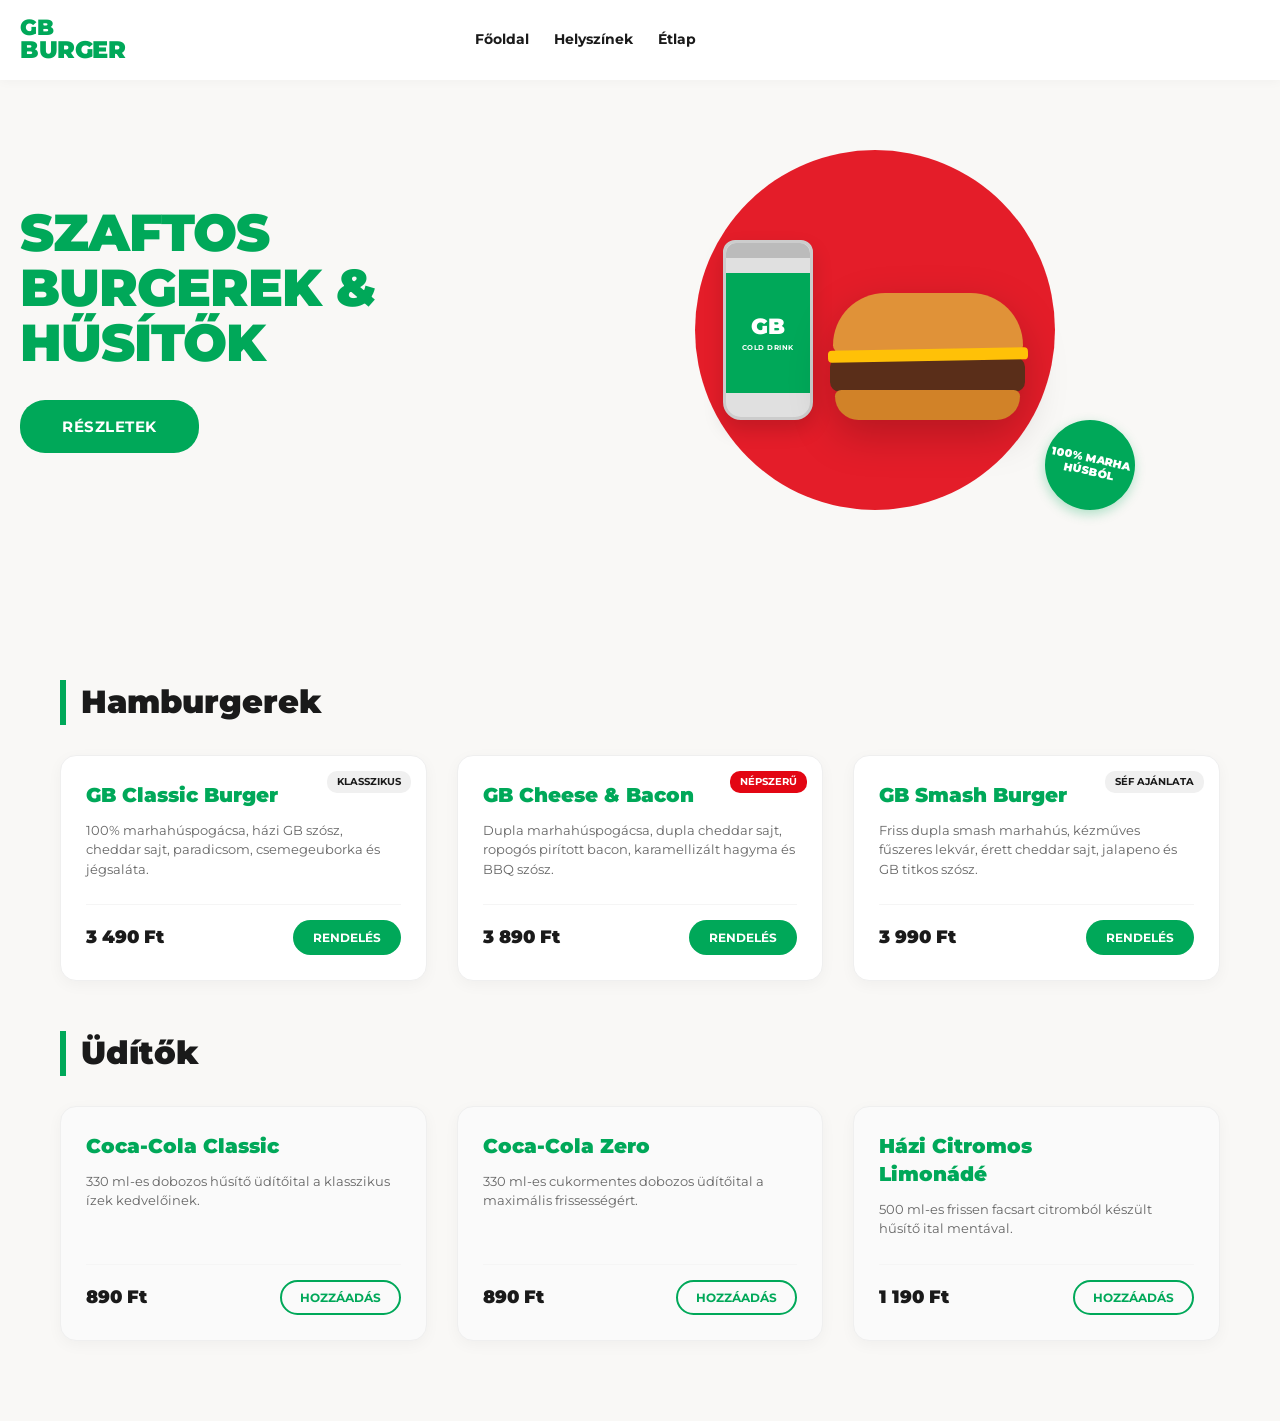
==== index.html @ 802f531d "Initialize project structure with HTML, CSS, and JavaScript files; remove unused README and CSS file" ====
<!DOCTYPE html>
<html lang="hu">
<head>
    <meta charset="UTF-8">
    <meta name="viewport" content="width=device-width, initial-scale=1.0">
    <link rel="stylesheet" href="./css/index.css">
    <script defer src="./js/index.js"></script>
    <link rel="preconnect" href="https://fonts.googleapis.com">
    <link rel="preconnect" href="https://fonts.gstatic.com" crossorigin>
    <link href="https://fonts.googleapis.com/css2?family=Montserrat:ital,wght@0,400;0,700;0,900;1,900&display=swap" rel="stylesheet">
    <title>GB Burger - Kézműves Burgerek és Üdítők</title>

</head>
<body>
    <section id="fooldal"></section>
    <header class="navbar">
        <div class="container row align-center">
            <div class="col-3 logo-container">
                <a href="#" class="logo">
                    GB<br><span>BURGER</span>
                </a>
            </div>
            
            <nav class="col-6 nav-links">
                <a href="#fooldal">Főoldal</a>
                <a href="#helyszinek">Helyszínek</a>
                <a href="#etlap">Étlap</a>
            </nav>
            
            <div class="col-3 nav-actions">
                <button class="hamburger-menu" id="hamburgerBtn" aria-label="Menü nyitása">
                    <span></span>
                    <span></span>
                    <span></span>
                </button>
            </div>
        </div>
    </header>

    <div class="mobile-menu" id="mobileMenu">
        <a href="#helyszinek">Helyszínek</a>
        <a href="#etlap">Étlap</a>
    </div>

    

    <section class="hero-section">
        <div class="container row align-center">
            
            <div class="col-6 hero-text">
                <h1 class="hero-title">
                    SZAFTOS<br>
                    BURGEREK &<br>
                    HŰSÍTŐK
                </h1>
                <a href="#etlap" class="btn btn-primary hero-btn">RÉSZLETEK</a>
            </div>

            <div class="col-6 hero-visual">
                <div class="hero-bg-circle"></div>
                
                <div class="hero-combo-display">
                    <div class="drink-can">
                        <div class="can-top"></div>
                        <div class="can-label">
                            <span>GB</span>
                            <small>COLD DRINK</small>
                        </div>
                    </div>

                    <div class="burger-mockup">
                        <div class="bun-top"></div>
                        <div class="cheese"></div>
                        <div class="patty"></div>
                        <div class="bun-bottom"></div>
                    </div>
                </div>

                <div class="badge-green">
                    <span>100% MARHA<br>HÚSBÓL</span>
                </div>
            </div>

        </div>
    </section>


    <section id="etlap" class="menu-section">
        <div class="container">
            
            <div class="row">
                <div class="col-12">
                    <h2 class="menu-category-title">Hamburgerek</h2>
                </div>
            </div>

            <div class="row">
                <div class="col-4">
                    <div class="card">
                        <div class="card-badge">Klasszikus</div>
                        <h3 class="card-title">GB Classic Burger</h3>
                        <p class="card-desc">100% marhahúspogácsa, házi GB szósz, cheddar sajt, paradicsom, csemegeuborka és jégsaláta.</p>
                        <div class="card-footer">
                            <span class="card-price">3 490 Ft</span>
                            <button class="btn btn-primary btn-sm add-to-cart">Rendelés</button>
                        </div>
                    </div>
                </div>

                <div class="col-4">
                    <div class="card">
                        <div class="card-badge badge-red">Népszerű</div>
                        <h3 class="card-title">GB Cheese & Bacon</h3>
                        <p class="card-desc">Dupla marhahúspogácsa, dupla cheddar sajt, ropogós pirított bacon, karamellizált hagyma és BBQ szósz.</p>
                        <div class="card-footer">
                            <span class="card-price">3 890 Ft</span>
                            <button class="btn btn-primary btn-sm add-to-cart">Rendelés</button>
                        </div>
                    </div>
                </div>

                <div class="col-4">
                    <div class="card">
                        <div class="card-badge">Séf ajánlata</div>
                        <h3 class="card-title">GB Smash Burger</h3>
                        <p class="card-desc">Friss dupla smash marhahús, kézműves fűszeres lekvár, érett cheddar sajt, jalapeno és GB titkos szósz.</p>
                        <div class="card-footer">
                            <span class="card-price">3 990 Ft</span>
                            <button class="btn btn-primary btn-sm add-to-cart">Rendelés</button>
                        </div>
                    </div>
                </div>
            </div>

            <div class="row menu-spacer">
                <div class="col-12">
                    <h2 class="menu-category-title">Üdítők</h2>
                </div>
            </div>

            <div class="row">
                <div class="col-4">
                    <div class="card card-drink">
                        <h3 class="card-title">Coca-Cola Classic</h3>
                        <p class="card-desc">330 ml-es dobozos hűsítő üdítőital a klasszikus ízek kedvelőinek.</p>
                        <div class="card-footer">
                            <span class="card-price">890 Ft</span>
                            <button class="btn btn-outline btn-sm add-to-cart">Hozzáadás</button>
                        </div>
                    </div>
                </div>

                <div class="col-4">
                    <div class="card card-drink">
                        <h3 class="card-title">Coca-Cola Zero</h3>
                        <p class="card-desc">330 ml-es cukormentes dobozos üdítőital a maximális frissességért.</p>
                        <div class="card-footer">
                            <span class="card-price">890 Ft</span>
                            <button class="btn btn-outline btn-sm add-to-cart">Hozzáadás</button>
                        </div>
                    </div>
                </div>

                <div class="col-4">
                    <div class="card card-drink">
                        <h3 class="card-title">Házi Citromos Limonádé</h3>
                        <p class="card-desc">500 ml-es frissen facsart citromból készült hűsítő ital mentával.</p>
                        <div class="card-footer">
                            <span class="card-price">1 190 Ft</span>
                            <button class="btn btn-outline btn-sm add-to-cart">Hozzáadás</button>
                        </div>
                    </div>
                </div>
            </div>

        </div>
    </section>
</body>
</html>
---- css/index.css ----
html {
    scroll-behavior: smooth;
}

:root {
    --primary-green: #00a859;
    --primary-green-hover: #008f4c;
    --accent-red: #e30613;
    --bg-light: #f9f8f6;
    --text-dark: #1a1a1a;
    --font-main: 'Montserrat', sans-serif;
    --container-max-width: 1200px;
}

* {
    margin: 0;
    padding: 0;
    box-sizing: border-box;
}

body {
    font-family: var(--font-main);
    background-color: var(--bg-light);
    color: var(--text-dark);
    line-height: 1.4;
    overflow-x: hidden;
}

.container {
    width: 100%;
    max-width: var(--container-max-width);
    margin: 0 auto;
    padding: 0 20px;
}

.row {
    display: flex;
    flex-wrap: wrap;
    margin-left: -15px;
    margin-right: -15px;
}

.align-center {
    align-items: center;
}

.flex-end {
    display: flex;
    align-items: center;
    justify-content: flex-end;
}

/* 12 Osztályos oszlopméretezés */
[class*="col-"] {
    padding-left: 15px;
    padding-right: 15px;
    width: 100%;
}

.col-1  { width: 8.333%; }
.col-2  { width: 16.666%; }
.col-3  { width: 25%; }
.col-4  { width: 33.333%; }
.col-5  { width: 41.666%; }
.col-6  { width: 50%; }
.col-7  { width: 58.333%; }
.col-8  { width: 66.666%; }
.col-9  { width: 75%; }
.col-10 { width: 83.333%; }
.col-11 { width: 91.666%; }
.col-12 { width: 100%; }


.btn {
    display: inline-block;
    padding: 12px 28px;
    font-family: var(--font-main);
    font-weight: 700;
    font-size: 14px;
    text-decoration: none;
    border-radius: 25px;
    border: 2px solid transparent;
    cursor: pointer;
    transition: all 0.3s ease;
    text-transform: uppercase;
}

.btn-sm {
    padding: 8px 18px;
    font-size: 12px;
}

.btn-primary {
    background-color: var(--primary-green);
    color: #ffffff;
}

.btn-primary:hover {
    background-color: var(--primary-green-hover);
    transform: translateY(-2px);
}

.btn-outline {
    background-color: transparent;
    border-color: var(--primary-green);
    color: var(--primary-green);
}

.btn-outline:hover {
    background-color: var(--primary-green);
    color: #ffffff;
}


.navbar {
    background-color: #ffffff;
    padding: 18px 0;
    box-shadow: 0 2px 10px rgba(0,0,0,0.03);
    position: sticky;
    top: 0;
    z-index: 100;
}

.logo-container {
    display: flex;
    align-items: center;
}

.logo {
    font-size: 22px;
    font-weight: 900;
    color: var(--primary-green);
    text-decoration: none;
    line-height: 0.95;
    letter-spacing: -0.5px;
}

.logo span {
    font-size: 24px;
}

.nav-links {
    display: flex;
    align-items: center;
    justify-content: center;
    gap: 25px;
}

.nav-links a {
    text-decoration: none;
    color: var(--text-dark);
    font-weight: 700;
    font-size: 14px;
    transition: color 0.2s;
}

.nav-links a:hover {
    color: var(--primary-green);
}

.nav-actions {
    display: flex;
    align-items: center;
    justify-content: flex-end;
    gap: 15px;
}

.hamburger-menu {
    display: none;
    flex-direction: column;
    justify-content: space-between;
    width: 28px;
    height: 20px;
    background: transparent;
    border: none;
    cursor: pointer;
}

.hamburger-menu span {
    display: block;
    height: 3px;
    width: 100%;
    background-color: var(--text-dark);
    border-radius: 2px;
}

.mobile-menu {
    display: none;
    flex-direction: column;
    background: #ffffff;
    padding: 20px;
    border-top: 1px solid #eee;
}

.mobile-menu a {
    padding: 10px 0;
    text-decoration: none;
    color: var(--text-dark);
    font-weight: 700;
    border-bottom: 1px solid #f0f0f0;
}

.mobile-menu.active {
    display: flex;
}

.hero-section {
    padding: 60px 0 80px 0;
    position: relative;
    overflow: hidden;
}

.hero-title {
    font-size: 52px;
    font-weight: 900;
    color: var(--primary-green);
    line-height: 1.05;
    margin-bottom: 30px;
    letter-spacing: -1px;
}

.hero-btn {
    padding: 14px 40px;
    font-size: 15px;
    letter-spacing: 0.5px;
}

.hero-visual {
    position: relative;
    min-height: 380px;
    display: flex;
    justify-content: center;
    align-items: center;
}

.hero-bg-circle {
    position: absolute;
    top: 50%;
    left: 50%;
    transform: translate(-50%, -50%);
    width: 360px;
    height: 360px;
    background-color: var(--accent-red);
    border-radius: 50%;
    opacity: 0.9;
    z-index: 1;
}

.hero-combo-display {
    position: relative;
    z-index: 2;
    display: flex;
    align-items: flex-end;
    gap: 15px;
}

.drink-can {
    width: 90px;
    height: 180px;
    background: #e0e0e0;
    border-radius: 12px 12px 18px 18px;
    border: 3px solid #ccc;
    position: relative;
    box-shadow: 0 10px 20px rgba(0,0,0,0.15);
}

.can-top {
    width: 100%;
    height: 15px;
    background: #bbb;
    border-radius: 10px 10px 0 0;
}

.can-label {
    background: var(--primary-green);
    color: #fff;
    height: 120px;
    margin-top: 15px;
    display: flex;
    flex-direction: column;
    justify-content: center;
    align-items: center;
}

.can-label span {
    font-weight: 900;
    font-size: 22px;
}

.can-label small {
    font-size: 7px;
    font-weight: 700;
    letter-spacing: 0.5px;
}

.burger-mockup {
    width: 200px;
    display: flex;
    flex-direction: column;
    align-items: center;
    filter: drop-shadow(0 15px 20px rgba(0,0,0,0.2));
}

.bun-top {
    width: 190px;
    height: 60px;
    background-color: #e09238;
    border-radius: 100px 100px 15px 15px;
}

.cheese {
    width: 200px;
    height: 12px;
    background-color: #ffc107;
    margin: -4px 0;
    border-radius: 4px;
    transform: rotate(-1deg);
}

.patty {
    width: 195px;
    height: 35px;
    background-color: #5a2e19;
    border-radius: 10px;
}

.bun-bottom {
    width: 185px;
    height: 30px;
    background-color: #d18228;
    border-radius: 8px 8px 30px 30px;
    margin-top: -2px;
}

.badge-green {
    position: absolute;
    bottom: 10px;
    right: 30px;
    width: 90px;
    height: 90px;
    background-color: var(--primary-green);
    color: #fff;
    border-radius: 50%;
    display: flex;
    align-items: center;
    justify-content: center;
    text-align: center;
    font-weight: 900;
    font-size: 11px;
    line-height: 1.2;
    z-index: 4;
    box-shadow: 0 4px 12px rgba(0,168,89,0.3);
    transform: rotate(12deg);
}


.secondary-section {
    padding: 60px 0;
    background-color: #ffffff;
    border-top: 1px solid #f0f0f0;
}

.section-title {
    font-size: 42px;
    font-weight: 900;
    color: var(--primary-green);
    line-height: 1.05;
}

.menu-section {
    padding: 80px 0;
}

.menu-category-title {
    font-size: 32px;
    font-weight: 900;
    color: var(--text-dark);
    margin-bottom: 30px;
    border-left: 6px solid var(--primary-green);
    padding-left: 15px;
}

.menu-spacer {
    margin-top: 50px;
}

.card {
    background-color: #ffffff;
    border-radius: 16px;
    padding: 25px;
    height: 100%;
    display: flex;
    flex-direction: column;
    justify-content: space-between;
    box-shadow: 0 4px 15px rgba(0,0,0,0.04);
    border: 1px solid #efefef;
    position: relative;
    transition: transform 0.3s ease, box-shadow 0.3s ease;
}

.card:hover {
    transform: translateY(-5px);
    box-shadow: 0 10px 25px rgba(0,0,0,0.08);
}

.card-badge {
    position: absolute;
    top: 15px;
    right: 15px;
    background-color: #f0f0f0;
    color: var(--text-dark);
    font-size: 10px;
    font-weight: 700;
    padding: 4px 10px;
    border-radius: 10px;
    text-transform: uppercase;
}

.card-badge.badge-red {
    background-color: var(--accent-red);
    color: #ffffff;
}

.card-title {
    font-size: 20px;
    font-weight: 900;
    color: var(--primary-green);
    margin-bottom: 12px;
    padding-right: 50px;
}

.card-desc {
    font-size: 13px;
    color: #666;
    margin-bottom: 25px;
    line-height: 1.5;
}

.card-footer {
    display: flex;
    align-items: center;
    justify-content: space-between;
    margin-top: auto;
    padding-top: 15px;
    border-top: 1px solid #f5f5f5;
}

.card-price {
    font-size: 18px;
    font-weight: 900;
    color: var(--text-dark);
}

.card-drink {
    background-color: #fafafa;
}

@media (max-width: 992px) {
    .hero-title { font-size: 40px; }
    .section-title { font-size: 32px; }
}

@media (max-width: 768px) {
    .col-1, .col-2, .col-3, .col-4, 
    .col-5, .col-6, .col-7, .col-8, 
    .col-9, .col-10, .col-11, .col-12 {
        width: 100%;
        margin-bottom: 20px;
    }

    .nav-links, .nav-actions .btn {
        display: none;
    }

    .hamburger-menu {
        display: flex;
    }

    .hero-text {
        text-align: center;
        margin-bottom: 40px;
    }

    .hero-bg-circle {
        width: 280px;
        height: 280px;
    }

    .flex-end {
        justify-content: flex-start;
        margin-top: 20px;
    }
}
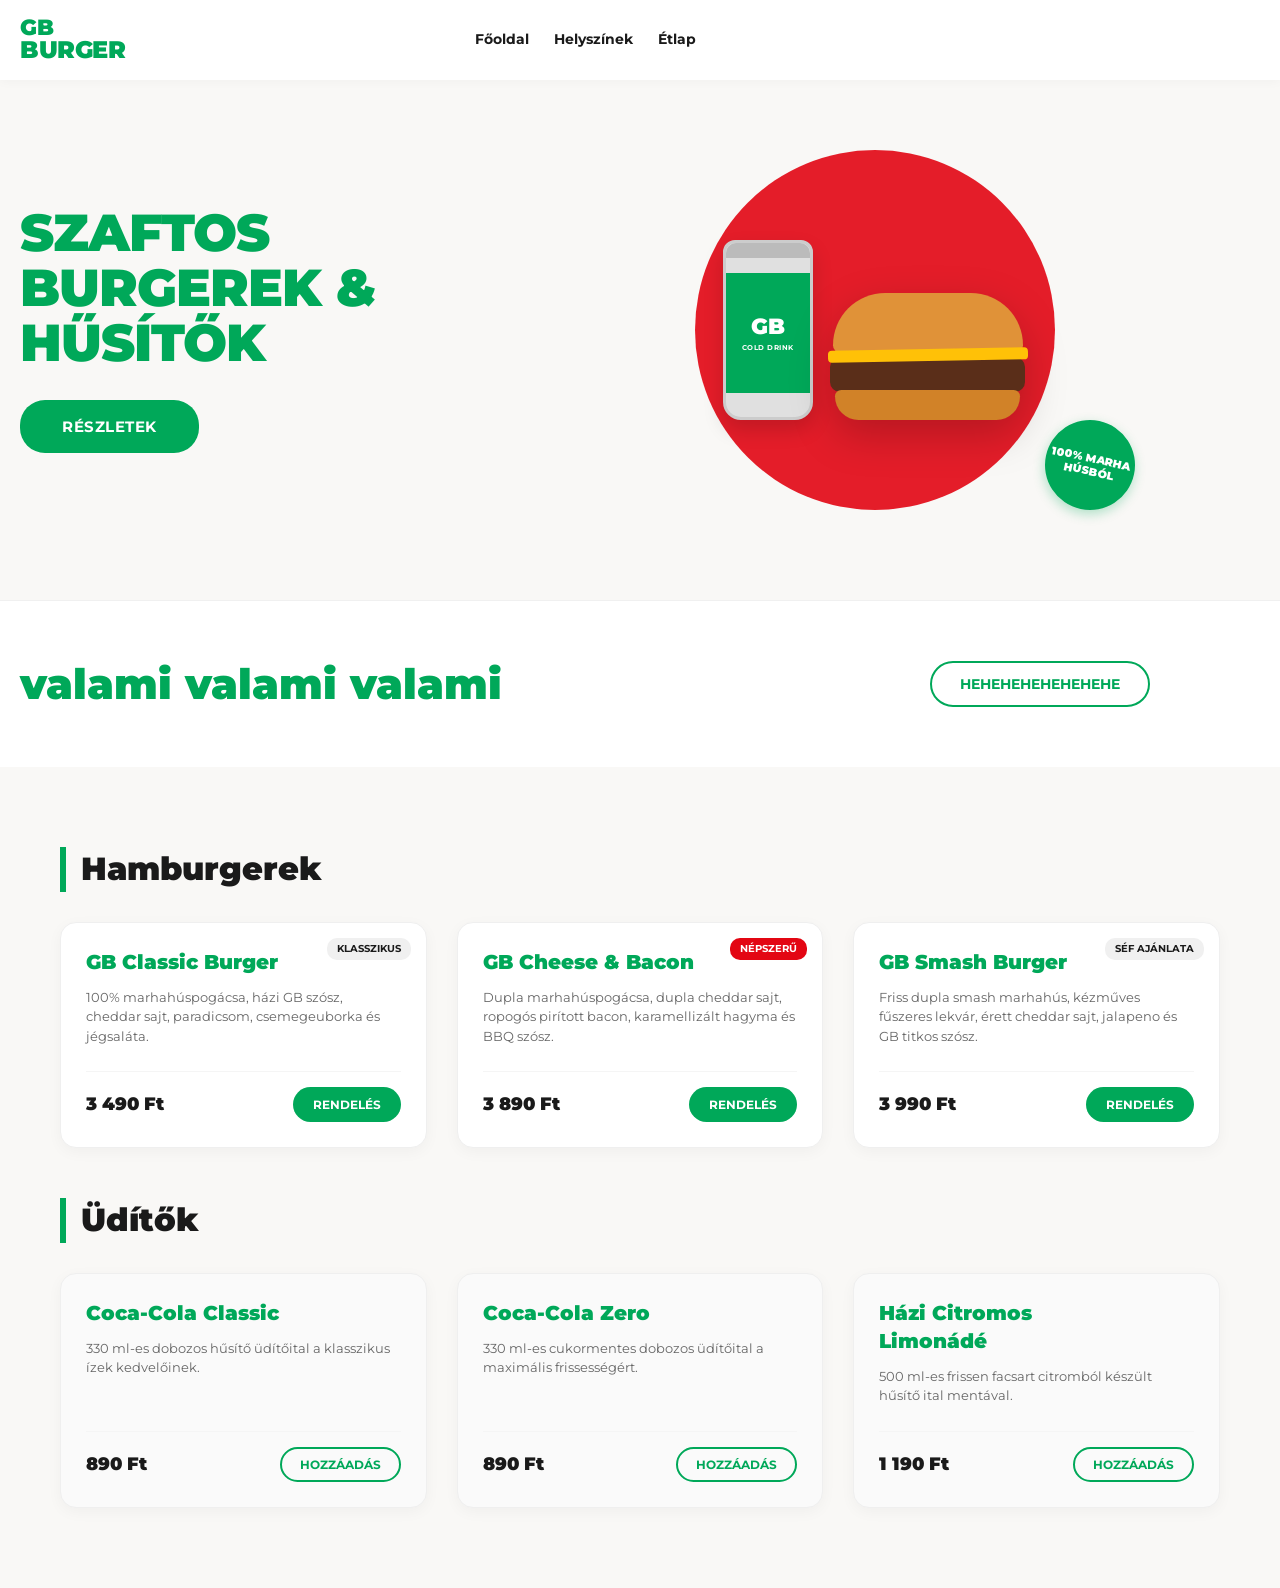
==== commit 24717298: "Add secondary section with title and button; implement toast notification functionality" ====
--- a/index.html
+++ b/index.html
@@ -84,6 +84,20 @@
         </div>
     </section>
 
+    <section class="secondary-section">
+        <div class="container row align-center">
+            <div class="col-8">
+                <h2 class="section-title">
+                    valami 
+                    valami
+                    valami
+                </h2>
+            </div>
+            <div class="col-4 flex-end">
+                <button class="btn btn-outline" id="sauceInfoBtn">HEHEHEHEHEHEHEHE</button>
+            </div>
+        </div>
+    </section>
 
     <section id="etlap" class="menu-section">
         <div class="container">
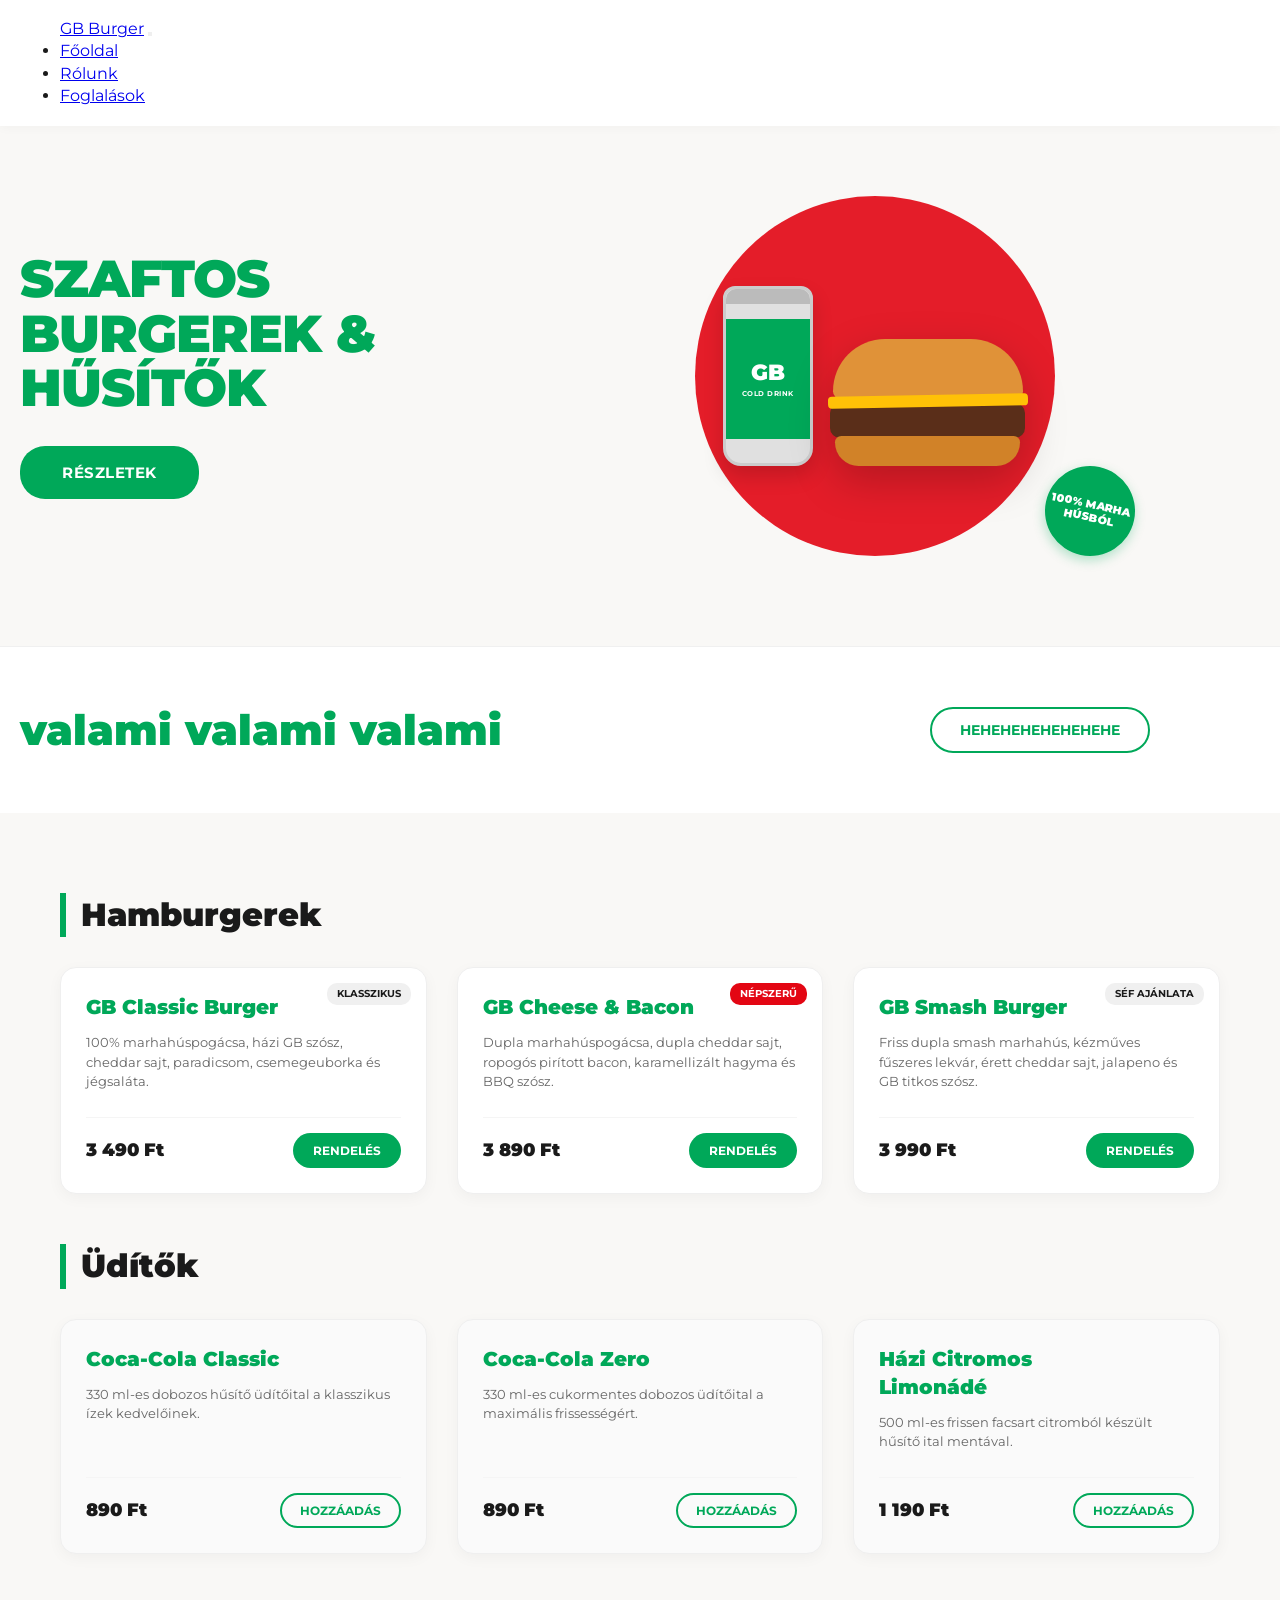
==== commit 0c970544: "navbar az összes oldalra" ====
--- a/index.html
+++ b/index.html
@@ -13,29 +13,22 @@
 </head>
 <body>
     <section id="fooldal"></section>
-    <header class="navbar">
-        <div class="container row align-center">
-            <div class="col-3 logo-container">
-                <a href="#" class="logo">
-                    GB<br><span>BURGER</span>
-                </a>
-            </div>
-            
-            <nav class="col-6 nav-links">
-                <a href="#fooldal">Főoldal</a>
-                <a href="#helyszinek">Helyszínek</a>
-                <a href="#etlap">Étlap</a>
-            </nav>
-            
-            <div class="col-3 nav-actions">
-                <button class="hamburger-menu" id="hamburgerBtn" aria-label="Menü nyitása">
-                    <span></span>
-                    <span></span>
-                    <span></span>
-                </button>
+   <nav class="navbar navbar-expand-md navbar-dark bg-dark">
+        <div class="container">
+            <a class="navbar-brand" href="index.html">GB Burger</a>
+            <button class="navbar-toggler" type="button" data-bs-toggle="collapse" data-bs-target="#menu"
+                    aria-controls="menu" aria-expanded="false" aria-label="Menü">
+                <span class="navbar-toggler-icon"></span>
+            </button>
+            <div class="collapse navbar-collapse" id="menu">
+                <ul class="navbar-nav ms-auto">
+                    <li class="nav-item"><a class="nav-link" href="index.html">Főoldal</a></li>
+                    <li class="nav-item"><a class="nav-link" href="portfolio.html">Rólunk</a></li>
+                    <li class="nav-item"><a class="nav-link active" aria-current="page" href="foglalasok.html">Foglalások</a></li>
+                </ul>
             </div>
         </div>
-    </header>
+    </nav>
 
     <div class="mobile-menu" id="mobileMenu">
         <a href="#helyszinek">Helyszínek</a>
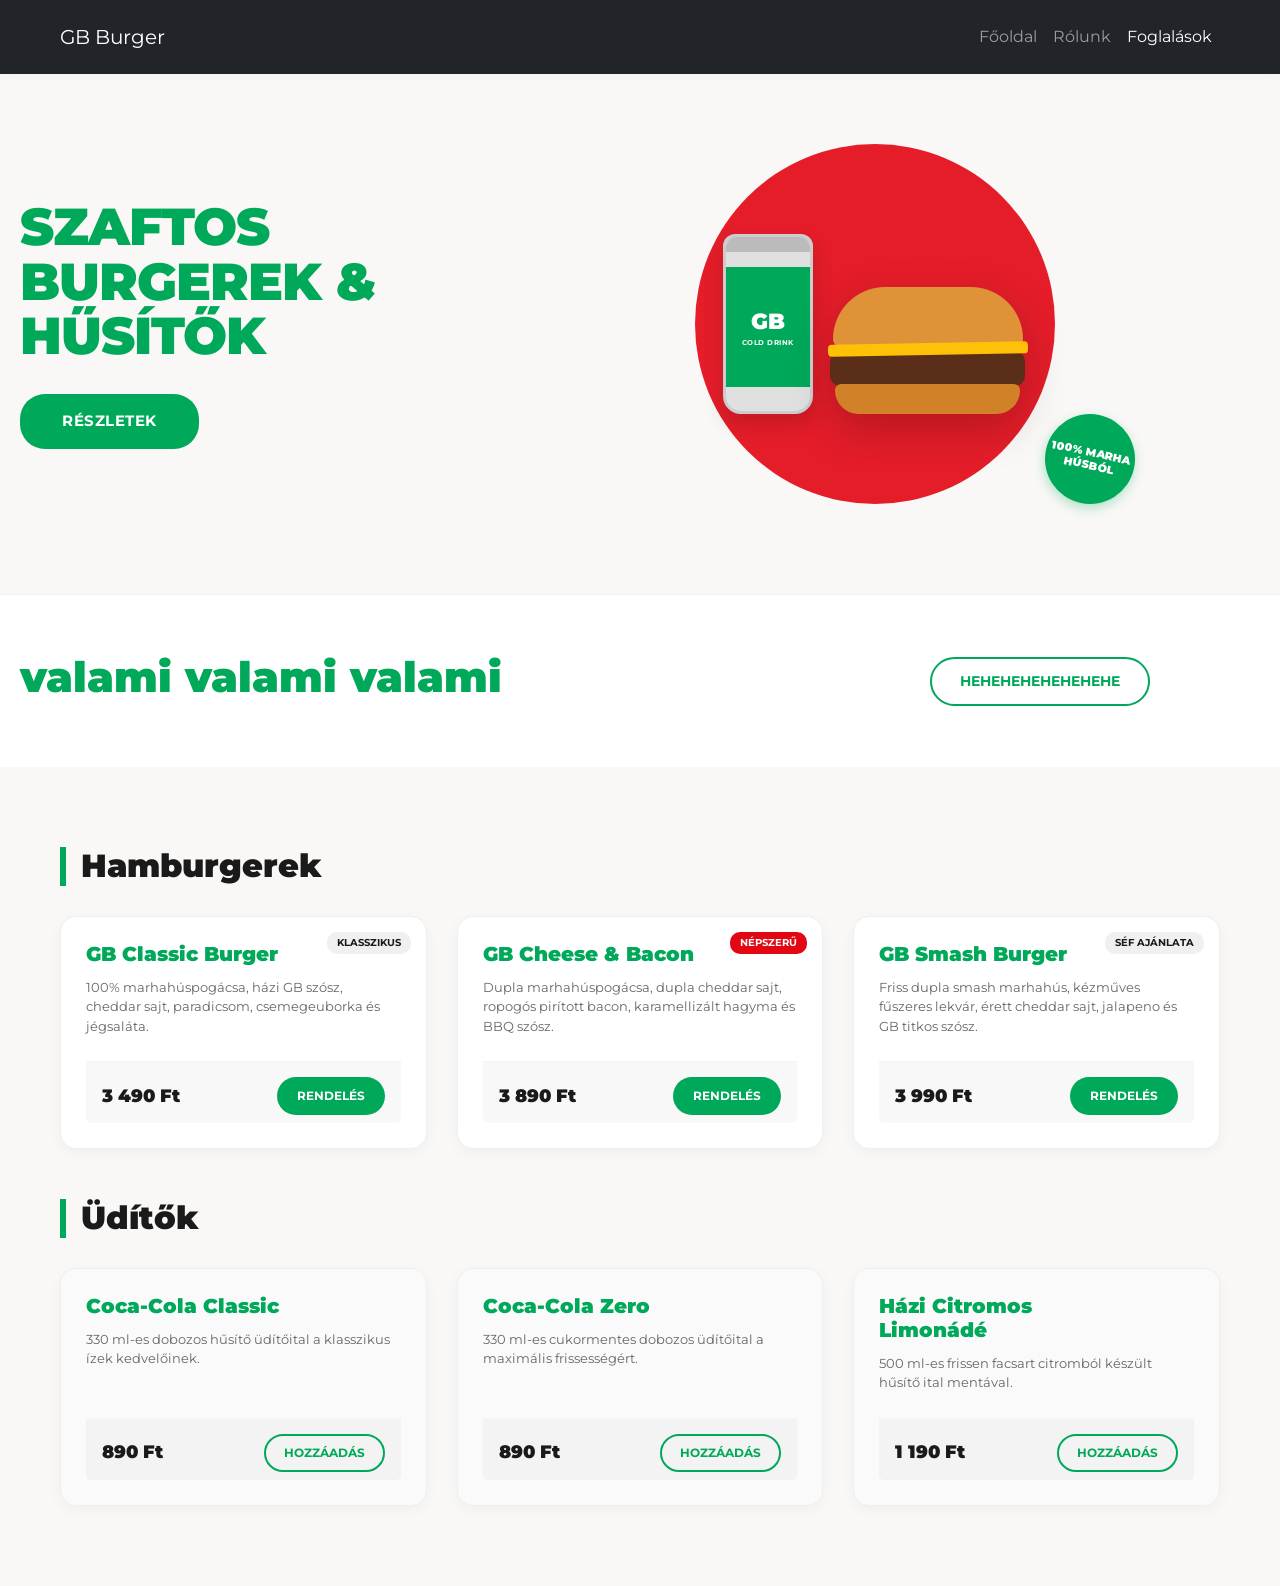
==== commit baa754e6: "stilus javitas" ====
--- a/index.html
+++ b/index.html
@@ -3,6 +3,7 @@
 <head>
     <meta charset="UTF-8">
     <meta name="viewport" content="width=device-width, initial-scale=1.0">
+    <link href="https://cdn.jsdelivr.net/npm/bootstrap@5.3.3/dist/css/bootstrap.min.css" rel="stylesheet">
     <link rel="stylesheet" href="./css/index.css">
     <script defer src="./js/index.js"></script>
     <link rel="preconnect" href="https://fonts.googleapis.com">
@@ -182,5 +183,6 @@
 
         </div>
     </section>
+        <script src="https://cdn.jsdelivr.net/npm/bootstrap@5.3.3/dist/js/bootstrap.bundle.min.js"></script>
 </body>
 </html>
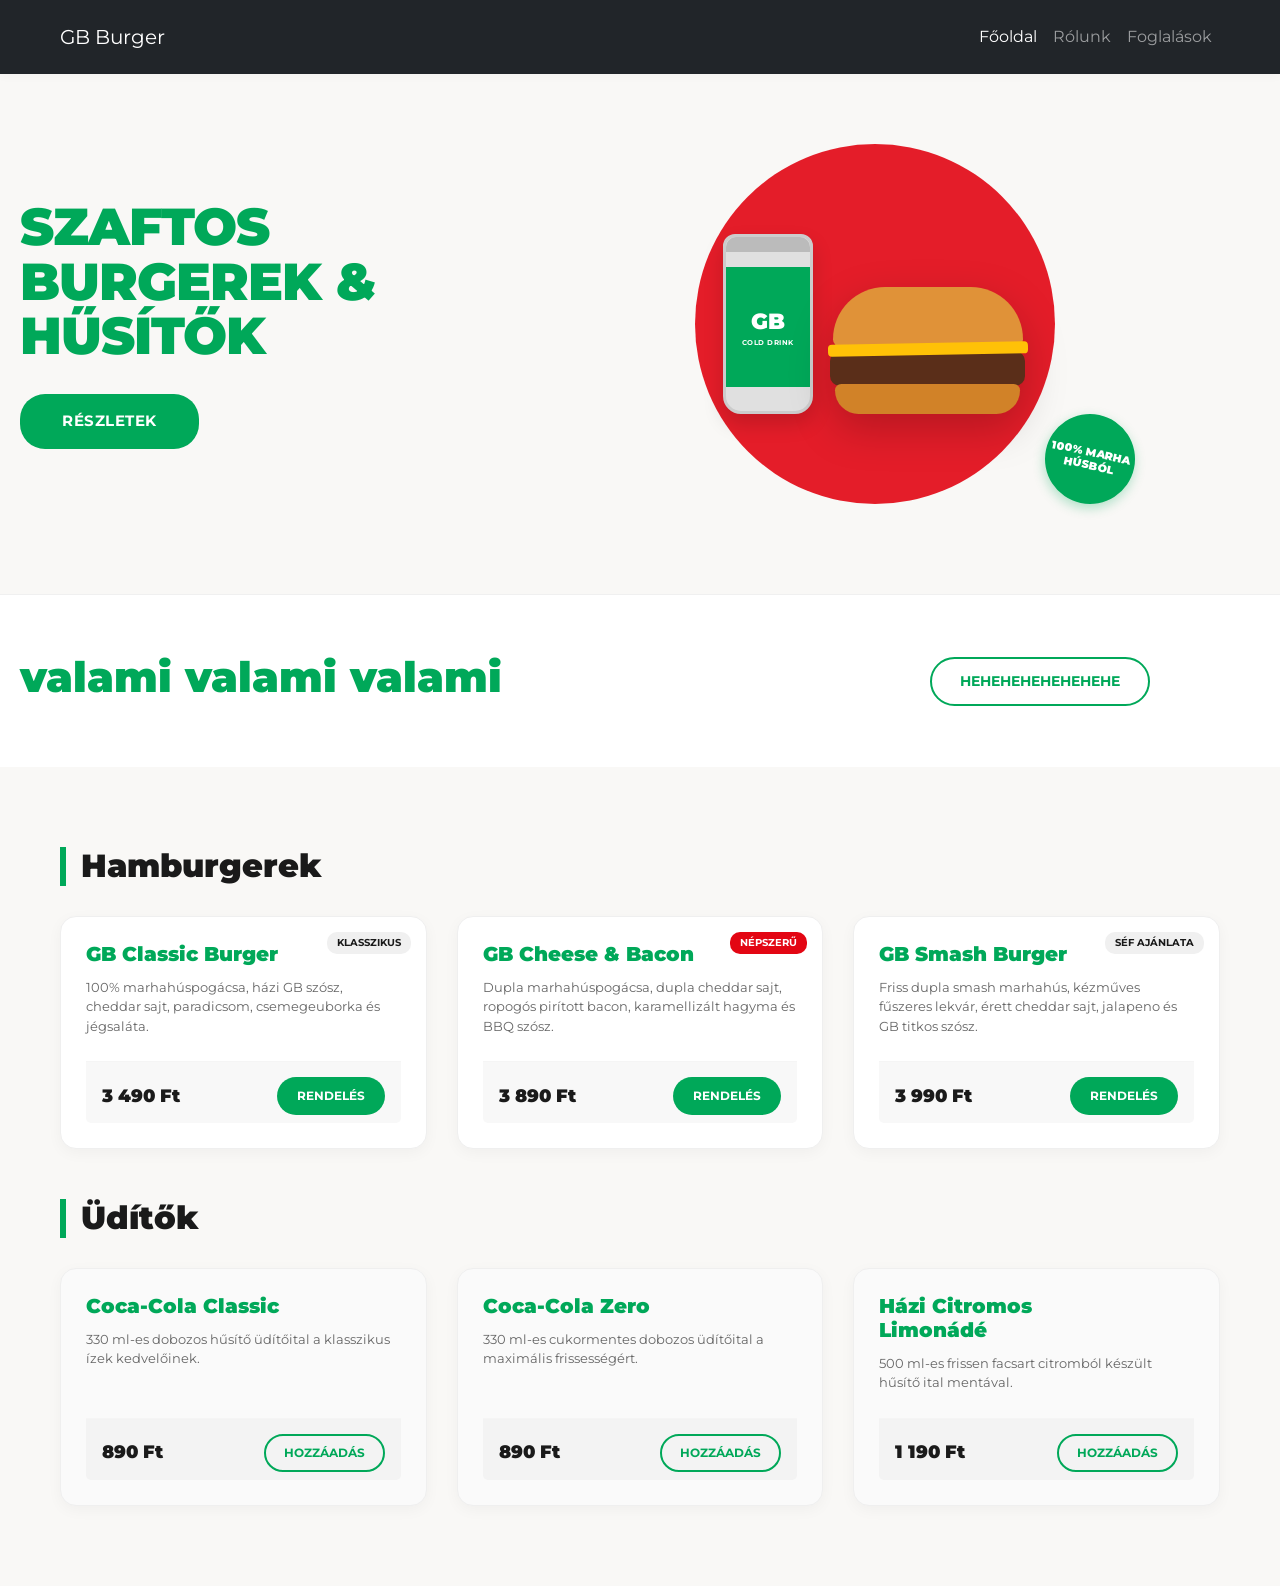
==== commit d369d50b: "acitve class megjavitása" ====
--- a/index.html
+++ b/index.html
@@ -23,9 +23,9 @@
             </button>
             <div class="collapse navbar-collapse" id="menu">
                 <ul class="navbar-nav ms-auto">
-                    <li class="nav-item"><a class="nav-link" href="index.html">Főoldal</a></li>
+                    <li class="nav-item"><a class="nav-link active" href="index.html">Főoldal</a></li>
                     <li class="nav-item"><a class="nav-link" href="portfolio.html">Rólunk</a></li>
-                    <li class="nav-item"><a class="nav-link active" aria-current="page" href="foglalasok.html">Foglalások</a></li>
+                    <li class="nav-item"><a class="nav-link " aria-current="page" href="foglalasok.html">Foglalások</a></li>
                 </ul>
             </div>
         </div>
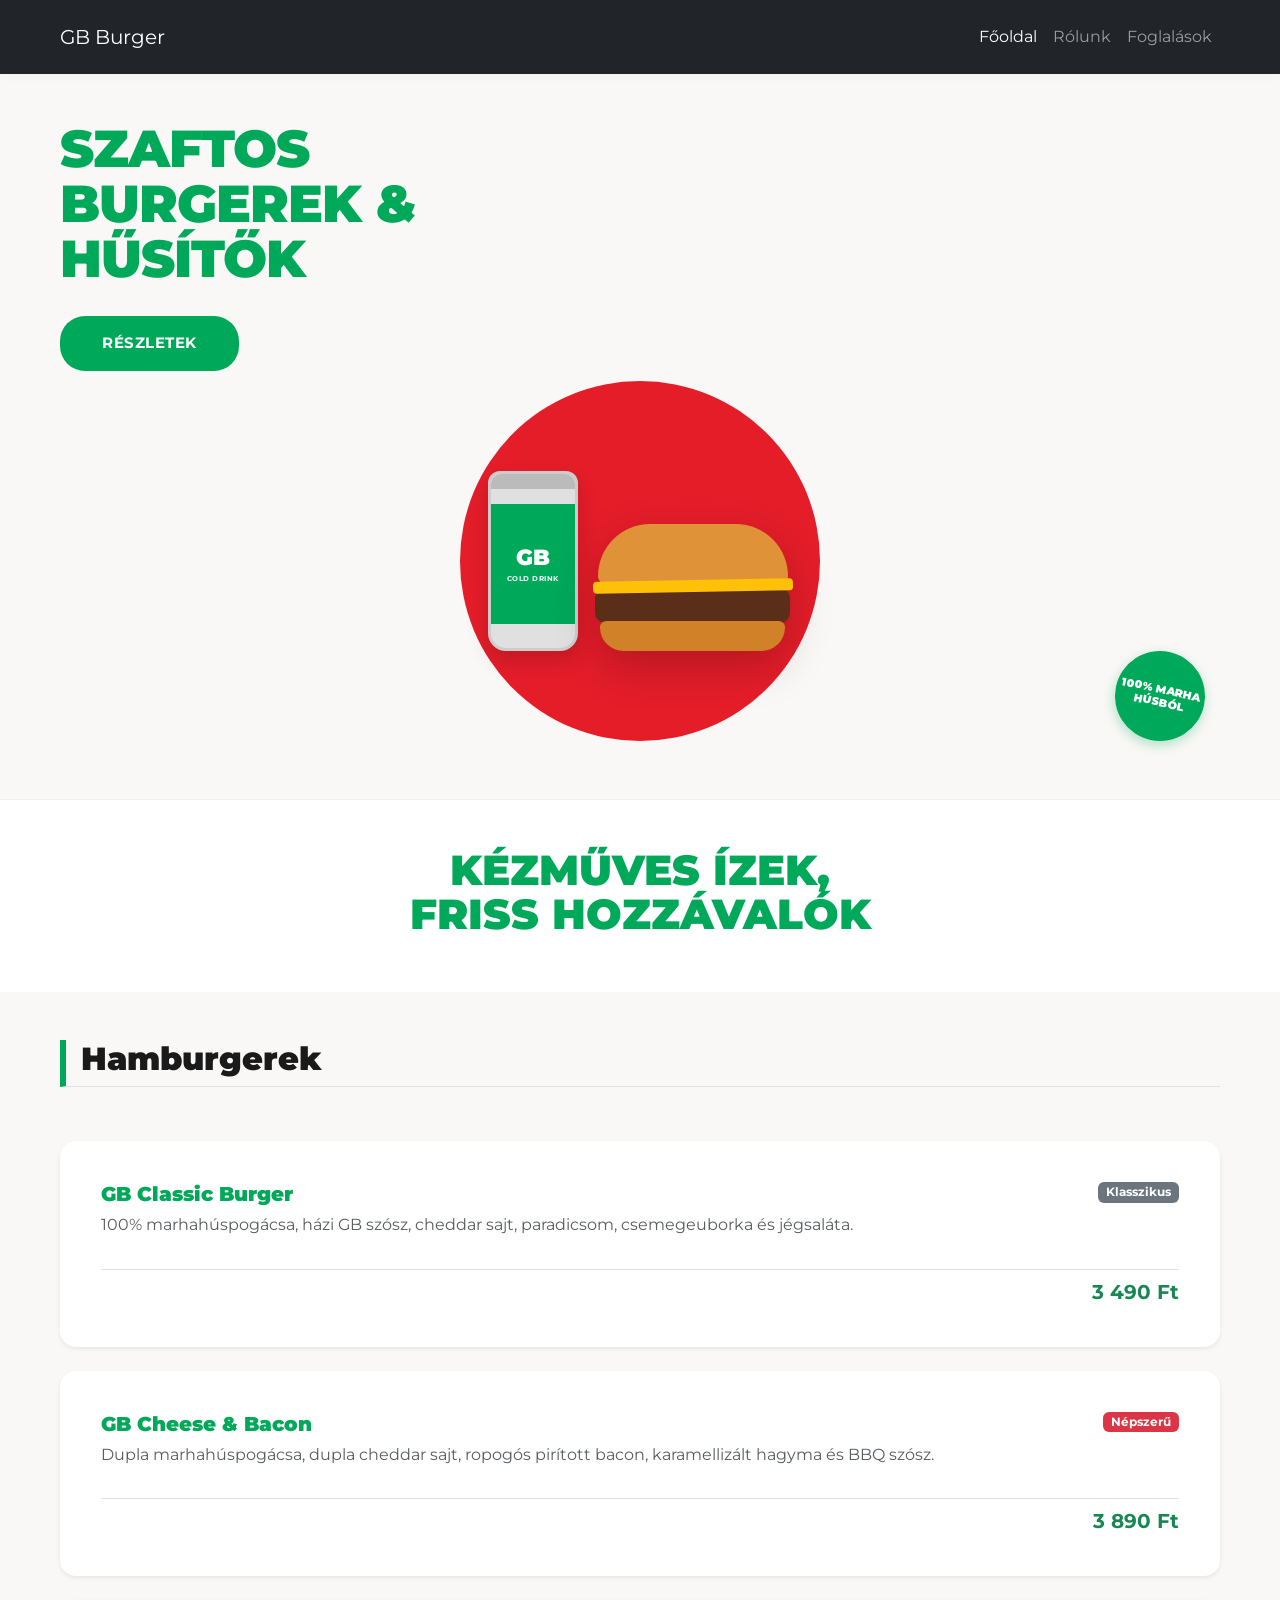
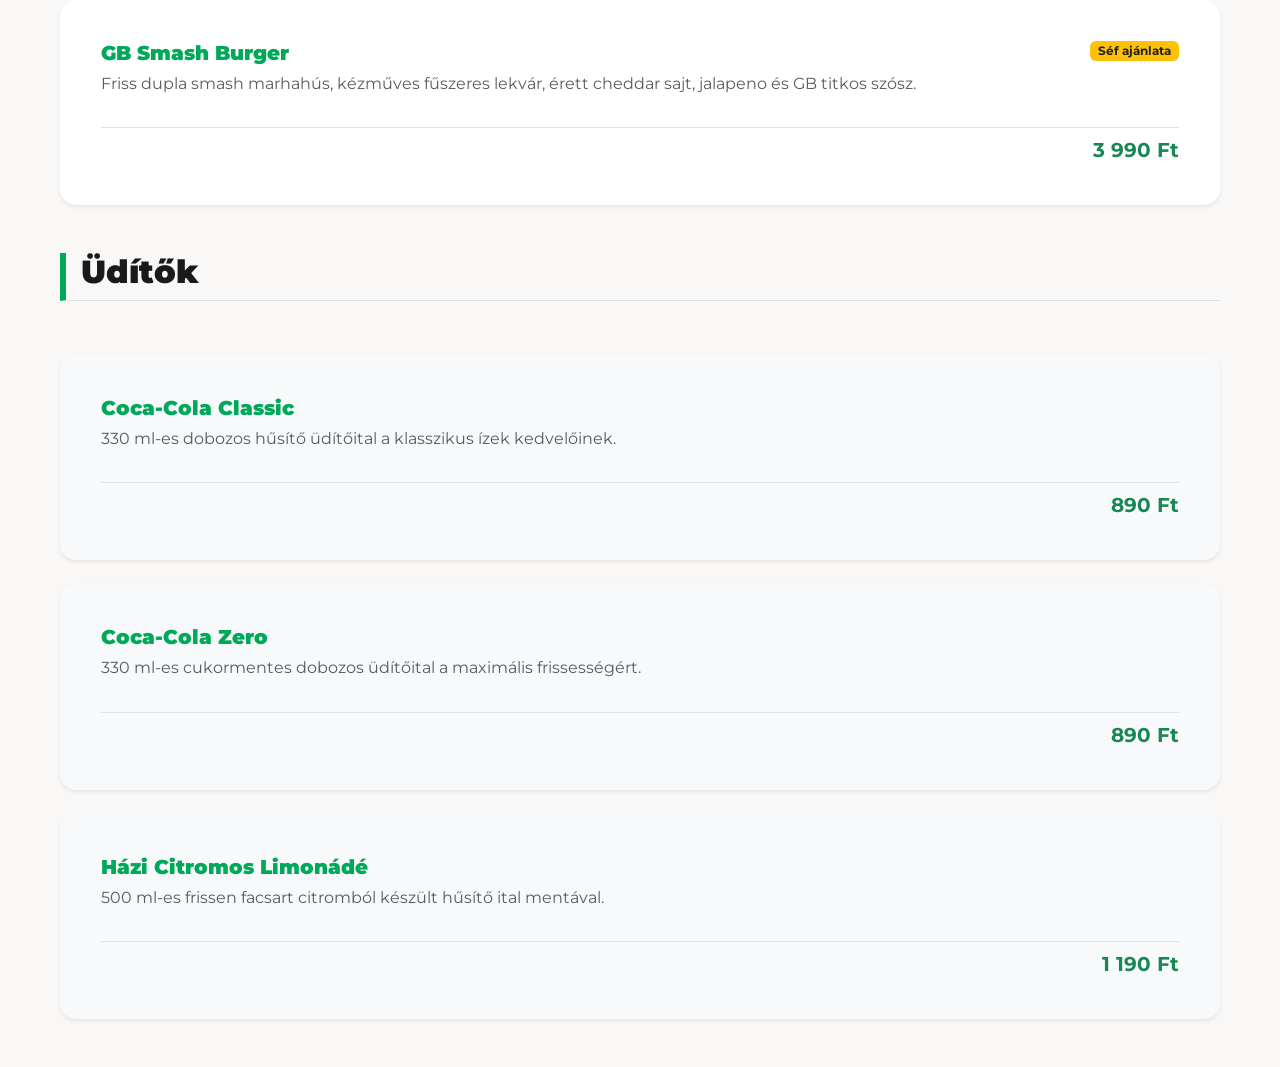
==== commit 4b7c886c: "index.html átírása bootstrapre, index.js-re nincs szükség" ====
--- a/index.html
+++ b/index.html
@@ -5,16 +5,15 @@
     <meta name="viewport" content="width=device-width, initial-scale=1.0">
     <link href="https://cdn.jsdelivr.net/npm/bootstrap@5.3.3/dist/css/bootstrap.min.css" rel="stylesheet">
     <link rel="stylesheet" href="./css/index.css">
-    <script defer src="./js/index.js"></script>
     <link rel="preconnect" href="https://fonts.googleapis.com">
     <link rel="preconnect" href="https://fonts.gstatic.com" crossorigin>
     <link href="https://fonts.googleapis.com/css2?family=Montserrat:ital,wght@0,400;0,700;0,900;1,900&display=swap" rel="stylesheet">
     <title>GB Burger - Kézműves Burgerek és Üdítők</title>
-
 </head>
 <body>
     <section id="fooldal"></section>
-   <nav class="navbar navbar-expand-md navbar-dark bg-dark">
+    
+    <nav class="navbar navbar-expand-md navbar-dark bg-dark sticky-top">
         <div class="container">
             <a class="navbar-brand" href="index.html">GB Burger</a>
             <button class="navbar-toggler" type="button" data-bs-toggle="collapse" data-bs-target="#menu"
@@ -25,157 +24,163 @@
                 <ul class="navbar-nav ms-auto">
                     <li class="nav-item"><a class="nav-link active" href="index.html">Főoldal</a></li>
                     <li class="nav-item"><a class="nav-link" href="portfolio.html">Rólunk</a></li>
-                    <li class="nav-item"><a class="nav-link " aria-current="page" href="foglalasok.html">Foglalások</a></li>
+                    <li class="nav-item"><a class="nav-link" aria-current="page" href="foglalasok.html">Foglalások</a></li>
                 </ul>
             </div>
         </div>
     </nav>
 
-    <div class="mobile-menu" id="mobileMenu">
-        <a href="#helyszinek">Helyszínek</a>
-        <a href="#etlap">Étlap</a>
-    </div>
+    <section class="hero-section py-5">
+        <div class="container">
+            <div class="row align-items-center">
+                <div class="col-12 col-md-6 hero-text text-center text-md-start mb-4 mb-md-0">
+                    <h1 class="hero-title">
+                        SZAFTOS<br>
+                        BURGEREK &<br>
+                        HŰSÍTŐK
+                    </h1>
+                    <a href="#etlap" class="btn btn-primary hero-btn">RÉSZLETEK</a>
+                </div>
 
-    
+                <div class="col-12 col-md-6 hero-visual">
+                    <div class="hero-bg-circle"></div>
+                    
+                    <div class="hero-combo-display">
+                        <div class="drink-can">
+                            <div class="can-top"></div>
+                            <div class="can-label">
+                                <span>GB</span>
+                                <small>COLD DRINK</small>
+                            </div>
+                        </div>
 
-    <section class="hero-section">
-        <div class="container row align-center">
-            
-            <div class="col-6 hero-text">
-                <h1 class="hero-title">
-                    SZAFTOS<br>
-                    BURGEREK &<br>
-                    HŰSÍTŐK
-                </h1>
-                <a href="#etlap" class="btn btn-primary hero-btn">RÉSZLETEK</a>
-            </div>
-
-            <div class="col-6 hero-visual">
-                <div class="hero-bg-circle"></div>
-                
-                <div class="hero-combo-display">
-                    <div class="drink-can">
-                        <div class="can-top"></div>
-                        <div class="can-label">
-                            <span>GB</span>
-                            <small>COLD DRINK</small>
+                        <div class="burger-mockup">
+                            <div class="bun-top"></div>
+                            <div class="cheese"></div>
+                            <div class="patty"></div>
+                            <div class="bun-bottom"></div>
                         </div>
                     </div>
 
-                    <div class="burger-mockup">
-                        <div class="bun-top"></div>
-                        <div class="cheese"></div>
-                        <div class="patty"></div>
-                        <div class="bun-bottom"></div>
+                    <div class="badge-green">
+                        <span>100% MARHA<br>HÚSBÓL</span>
                     </div>
                 </div>
-
-                <div class="badge-green">
-                    <span>100% MARHA<br>HÚSBÓL</span>
-                </div>
-            </div>
-
-        </div>
-    </section>
-
-    <section class="secondary-section">
-        <div class="container row align-center">
-            <div class="col-8">
-                <h2 class="section-title">
-                    valami 
-                    valami
-                    valami
-                </h2>
-            </div>
-            <div class="col-4 flex-end">
-                <button class="btn btn-outline" id="sauceInfoBtn">HEHEHEHEHEHEHEHE</button>
             </div>
         </div>
     </section>
 
-    <section id="etlap" class="menu-section">
+    <section class="secondary-section py-5">
+        <div class="container">
+            <div class="row align-items-center">
+                <div class="col-12 text-center">
+                    <h2 class="section-title">
+                        KÉZMŰVES ÍZEK,<br>
+                        FRISS HOZZÁVALÓK
+                    </h2>
+                </div>
+            </div>
+        </div>
+    </section>
+
+    <!-- ÉTLAP SZEKCIÓ -->
+    <section id="etlap" class="menu-section py-5">
         <div class="container">
             
-            <div class="row">
+            <!-- Hamburgerek -->
+            <div class="row mb-4">
                 <div class="col-12">
-                    <h2 class="menu-category-title">Hamburgerek</h2>
+                    <h2 class="menu-category-title border-bottom pb-2">Hamburgerek</h2>
                 </div>
             </div>
 
-            <div class="row">
-                <div class="col-4">
-                    <div class="card">
-                        <div class="card-badge">Klasszikus</div>
-                        <h3 class="card-title">GB Classic Burger</h3>
-                        <p class="card-desc">100% marhahúspogácsa, házi GB szósz, cheddar sajt, paradicsom, csemegeuborka és jégsaláta.</p>
-                        <div class="card-footer">
-                            <span class="card-price">3 490 Ft</span>
-                            <button class="btn btn-primary btn-sm add-to-cart">Rendelés</button>
+            <div class="row g-4 mb-5">
+                <div class="col-12 col-md-6 col-lg-4">
+                    <div class="card h-100 shadow-sm border-0">
+                        <div class="card-body d-flex flex-column">
+                            <div class="d-flex justify-content-between align-items-start mb-2">
+                                <h3 class="card-title h5 mb-0">GB Classic Burger</h3>
+                                <span class="badge bg-secondary">Klasszikus</span>
+                            </div>
+                            <p class="card-text text-muted flex-grow-1">100% marhahúspogácsa, házi GB szósz, cheddar sajt, paradicsom, csemegeuborka és jégsaláta.</p>
+                            <div class="mt-3 pt-2 border-top text-end">
+                                <span class="fw-bold fs-5 text-success">3 490 Ft</span>
+                            </div>
                         </div>
                     </div>
                 </div>
 
-                <div class="col-4">
-                    <div class="card">
-                        <div class="card-badge badge-red">Népszerű</div>
-                        <h3 class="card-title">GB Cheese & Bacon</h3>
-                        <p class="card-desc">Dupla marhahúspogácsa, dupla cheddar sajt, ropogós pirított bacon, karamellizált hagyma és BBQ szósz.</p>
-                        <div class="card-footer">
-                            <span class="card-price">3 890 Ft</span>
-                            <button class="btn btn-primary btn-sm add-to-cart">Rendelés</button>
+                <div class="col-12 col-md-6 col-lg-4">
+                    <div class="card h-100 shadow-sm border-0">
+                        <div class="card-body d-flex flex-column">
+                            <div class="d-flex justify-content-between align-items-start mb-2">
+                                <h3 class="card-title h5 mb-0">GB Cheese & Bacon</h3>
+                                <span class="badge bg-danger">Népszerű</span>
+                            </div>
+                            <p class="card-text text-muted flex-grow-1">Dupla marhahúspogácsa, dupla cheddar sajt, ropogós pirított bacon, karamellizált hagyma és BBQ szósz.</p>
+                            <div class="mt-3 pt-2 border-top text-end">
+                                <span class="fw-bold fs-5 text-success">3 890 Ft</span>
+                            </div>
                         </div>
                     </div>
                 </div>
 
-                <div class="col-4">
-                    <div class="card">
-                        <div class="card-badge">Séf ajánlata</div>
-                        <h3 class="card-title">GB Smash Burger</h3>
-                        <p class="card-desc">Friss dupla smash marhahús, kézműves fűszeres lekvár, érett cheddar sajt, jalapeno és GB titkos szósz.</p>
-                        <div class="card-footer">
-                            <span class="card-price">3 990 Ft</span>
-                            <button class="btn btn-primary btn-sm add-to-cart">Rendelés</button>
+                <div class="col-12 col-md-6 col-lg-4">
+                    <div class="card h-100 shadow-sm border-0">
+                        <div class="card-body d-flex flex-column">
+                            <div class="d-flex justify-content-between align-items-start mb-2">
+                                <h3 class="card-title h5 mb-0">GB Smash Burger</h3>
+                                <span class="badge bg-warning text-dark">Séf ajánlata</span>
+                            </div>
+                            <p class="card-text text-muted flex-grow-1">Friss dupla smash marhahús, kézműves fűszeres lekvár, érett cheddar sajt, jalapeno és GB titkos szósz.</p>
+                            <div class="mt-3 pt-2 border-top text-end">
+                                <span class="fw-bold fs-5 text-success">3 990 Ft</span>
+                            </div>
                         </div>
                     </div>
                 </div>
             </div>
 
-            <div class="row menu-spacer">
+            <!-- Üdítők -->
+            <div class="row mb-4">
                 <div class="col-12">
-                    <h2 class="menu-category-title">Üdítők</h2>
+                    <h2 class="menu-category-title border-bottom pb-2">Üdítők</h2>
                 </div>
             </div>
 
-            <div class="row">
-                <div class="col-4">
-                    <div class="card card-drink">
-                        <h3 class="card-title">Coca-Cola Classic</h3>
-                        <p class="card-desc">330 ml-es dobozos hűsítő üdítőital a klasszikus ízek kedvelőinek.</p>
-                        <div class="card-footer">
-                            <span class="card-price">890 Ft</span>
-                            <button class="btn btn-outline btn-sm add-to-cart">Hozzáadás</button>
+            <div class="row g-4">
+                <div class="col-12 col-md-6 col-lg-4">
+                    <div class="card h-100 shadow-sm border-0 bg-light">
+                        <div class="card-body d-flex flex-column">
+                            <h3 class="card-title h5 mb-2">Coca-Cola Classic</h3>
+                            <p class="card-text text-muted flex-grow-1">330 ml-es dobozos hűsítő üdítőital a klasszikus ízek kedvelőinek.</p>
+                            <div class="mt-3 pt-2 border-top text-end">
+                                <span class="fw-bold fs-5 text-success">890 Ft</span>
+                            </div>
                         </div>
                     </div>
                 </div>
 
-                <div class="col-4">
-                    <div class="card card-drink">
-                        <h3 class="card-title">Coca-Cola Zero</h3>
-                        <p class="card-desc">330 ml-es cukormentes dobozos üdítőital a maximális frissességért.</p>
-                        <div class="card-footer">
-                            <span class="card-price">890 Ft</span>
-                            <button class="btn btn-outline btn-sm add-to-cart">Hozzáadás</button>
+                <div class="col-12 col-md-6 col-lg-4">
+                    <div class="card h-100 shadow-sm border-0 bg-light">
+                        <div class="card-body d-flex flex-column">
+                            <h3 class="card-title h5 mb-2">Coca-Cola Zero</h3>
+                            <p class="card-text text-muted flex-grow-1">330 ml-es cukormentes dobozos üdítőital a maximális frissességért.</p>
+                            <div class="mt-3 pt-2 border-top text-end">
+                                <span class="fw-bold fs-5 text-success">890 Ft</span>
+                            </div>
                         </div>
                     </div>
                 </div>
 
-                <div class="col-4">
-                    <div class="card card-drink">
-                        <h3 class="card-title">Házi Citromos Limonádé</h3>
-                        <p class="card-desc">500 ml-es frissen facsart citromból készült hűsítő ital mentával.</p>
-                        <div class="card-footer">
-                            <span class="card-price">1 190 Ft</span>
-                            <button class="btn btn-outline btn-sm add-to-cart">Hozzáadás</button>
+                <div class="col-12 col-md-6 col-lg-4">
+                    <div class="card h-100 shadow-sm border-0 bg-light">
+                        <div class="card-body d-flex flex-column">
+                            <h3 class="card-title h5 mb-2">Házi Citromos Limonádé</h3>
+                            <p class="card-text text-muted flex-grow-1">500 ml-es frissen facsart citromból készült hűsítő ital mentával.</p>
+                            <div class="mt-3 pt-2 border-top text-end">
+                                <span class="fw-bold fs-5 text-success">1 190 Ft</span>
+                            </div>
                         </div>
                     </div>
                 </div>
@@ -183,6 +188,7 @@
 
         </div>
     </section>
-        <script src="https://cdn.jsdelivr.net/npm/bootstrap@5.3.3/dist/js/bootstrap.bundle.min.js"></script>
+
+    <script src="https://cdn.jsdelivr.net/npm/bootstrap@5.3.3/dist/js/bootstrap.bundle.min.js"></script>
 </body>
 </html>
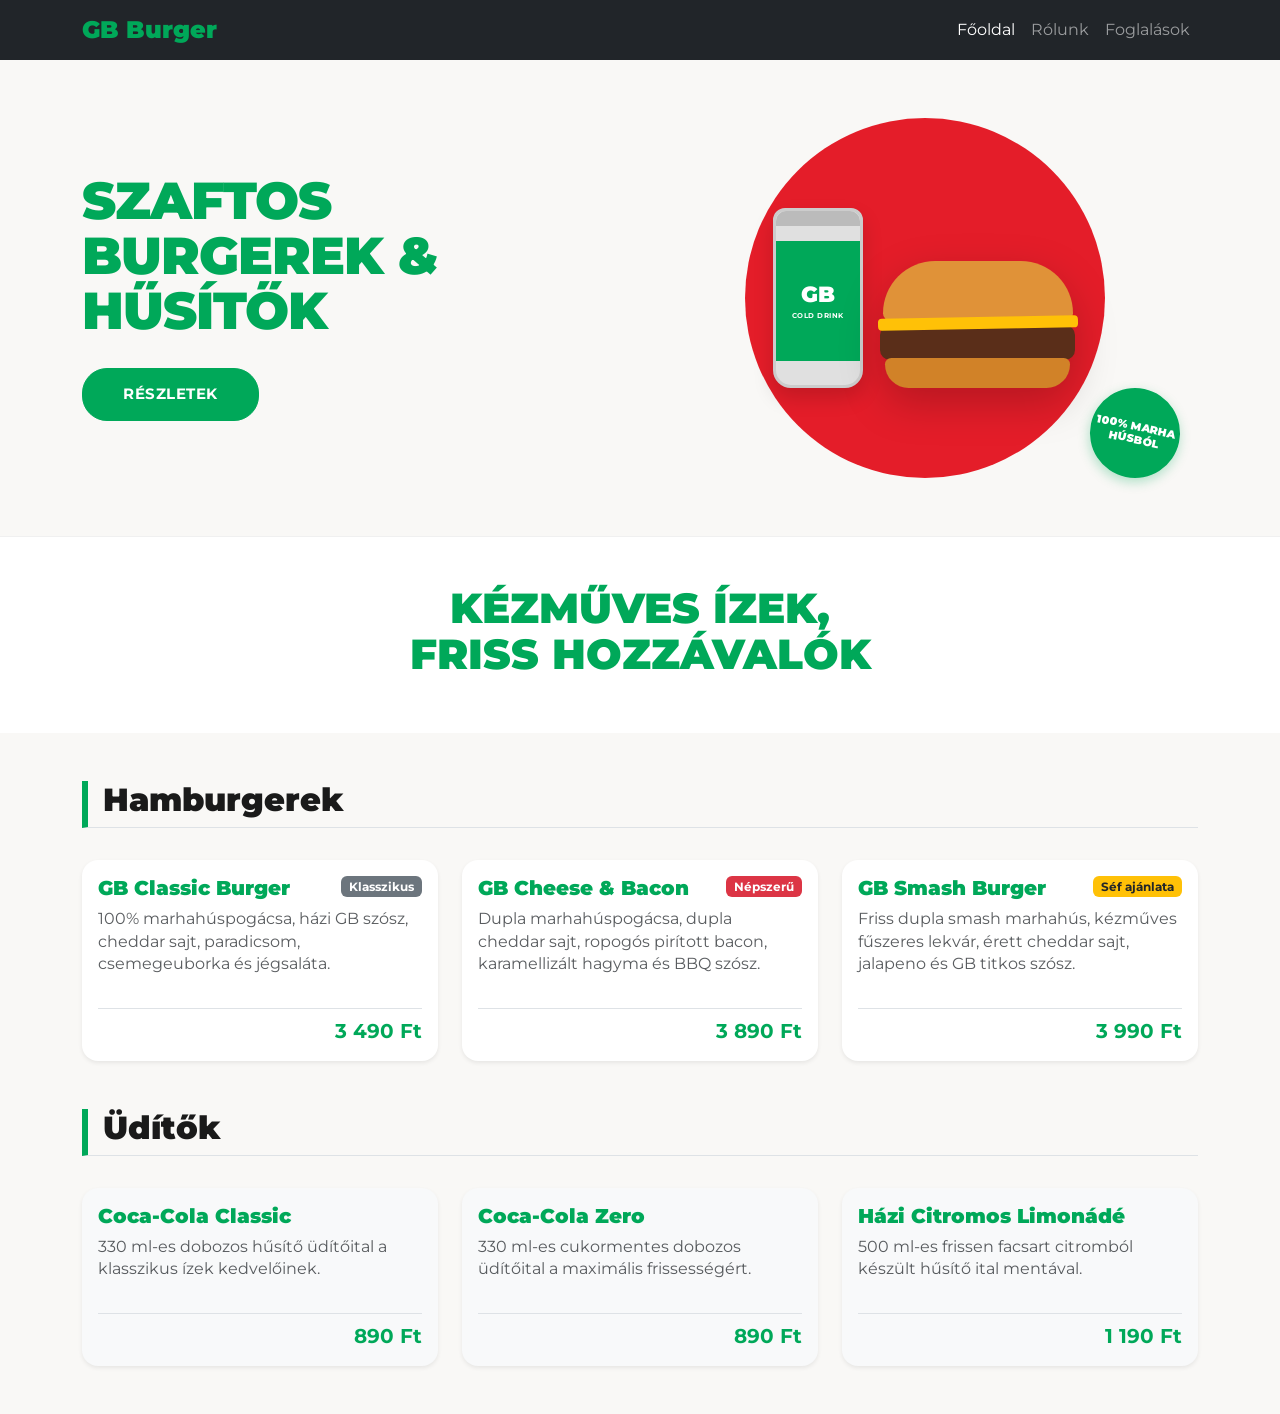
==== commit d181de9c: "index.html és .css módosítása" ====
--- a/index.html
+++ b/index.html
@@ -83,11 +83,9 @@
         </div>
     </section>
 
-    <!-- ÉTLAP SZEKCIÓ -->
     <section id="etlap" class="menu-section py-5">
         <div class="container">
             
-            <!-- Hamburgerek -->
             <div class="row mb-4">
                 <div class="col-12">
                     <h2 class="menu-category-title border-bottom pb-2">Hamburgerek</h2>
@@ -141,7 +139,6 @@
                 </div>
             </div>
 
-            <!-- Üdítők -->
             <div class="row mb-4">
                 <div class="col-12">
                     <h2 class="menu-category-title border-bottom pb-2">Üdítők</h2>
--- a/css/index.css
+++ b/css/index.css
@@ -9,13 +9,6 @@
     --bg-light: #f9f8f6;
     --text-dark: #1a1a1a;
     --font-main: 'Montserrat', sans-serif;
-    --container-max-width: 1200px;
-}
-
-* {
-    margin: 0;
-    padding: 0;
-    box-sizing: border-box;
 }
 
 body {
@@ -26,186 +19,42 @@
     overflow-x: hidden;
 }
 
-.container {
-    width: 100%;
-    max-width: var(--container-max-width);
-    margin: 0 auto;
-    padding: 0 20px;
-}
-
-.row {
-    display: flex;
-    flex-wrap: wrap;
-    margin-left: -15px;
-    margin-right: -15px;
-}
-
-.align-center {
-    align-items: center;
-}
-
-.flex-end {
-    display: flex;
-    align-items: center;
-    justify-content: flex-end;
-}
-
-/* 12 Osztályos oszlopméretezés */
-[class*="col-"] {
-    padding-left: 15px;
-    padding-right: 15px;
-    width: 100%;
-}
-
-.col-1  { width: 8.333%; }
-.col-2  { width: 16.666%; }
-.col-3  { width: 25%; }
-.col-4  { width: 33.333%; }
-.col-5  { width: 41.666%; }
-.col-6  { width: 50%; }
-.col-7  { width: 58.333%; }
-.col-8  { width: 66.666%; }
-.col-9  { width: 75%; }
-.col-10 { width: 83.333%; }
-.col-11 { width: 91.666%; }
-.col-12 { width: 100%; }
-
-
-.btn {
-    display: inline-block;
-    padding: 12px 28px;
-    font-family: var(--font-main);
-    font-weight: 700;
-    font-size: 14px;
-    text-decoration: none;
-    border-radius: 25px;
-    border: 2px solid transparent;
-    cursor: pointer;
-    transition: all 0.3s ease;
-    text-transform: uppercase;
-}
-
-.btn-sm {
-    padding: 8px 18px;
-    font-size: 12px;
-}
-
 .btn-primary {
     background-color: var(--primary-green);
+    border-color: var(--primary-green);
     color: #ffffff;
+    font-weight: 700;
+    border-radius: 25px;
+    padding: 12px 28px;
+    transition: all 0.3s ease;
 }
 
 .btn-primary:hover {
     background-color: var(--primary-green-hover);
+    border-color: var(--primary-green-hover);
     transform: translateY(-2px);
 }
 
-.btn-outline {
-    background-color: transparent;
+.btn-outline-success {
+    color: var(--primary-green);
     border-color: var(--primary-green);
-    color: var(--primary-green);
-}
-
-.btn-outline:hover {
+    font-weight: 700;
+    border-radius: 25px;
+}
+
+.btn-outline-success:hover {
     background-color: var(--primary-green);
+    border-color: var(--primary-green);
     color: #ffffff;
 }
 
-
-.navbar {
-    background-color: #ffffff;
-    padding: 18px 0;
-    box-shadow: 0 2px 10px rgba(0,0,0,0.03);
-    position: sticky;
-    top: 0;
-    z-index: 100;
-}
-
-.logo-container {
-    display: flex;
-    align-items: center;
-}
-
-.logo {
-    font-size: 22px;
-    font-weight: 900;
-    color: var(--primary-green);
-    text-decoration: none;
-    line-height: 0.95;
-    letter-spacing: -0.5px;
-}
-
-.logo span {
+.navbar-brand {
+    font-weight: 900;
     font-size: 24px;
-}
-
-.nav-links {
-    display: flex;
-    align-items: center;
-    justify-content: center;
-    gap: 25px;
-}
-
-.nav-links a {
-    text-decoration: none;
-    color: var(--text-dark);
-    font-weight: 700;
-    font-size: 14px;
-    transition: color 0.2s;
-}
-
-.nav-links a:hover {
-    color: var(--primary-green);
-}
-
-.nav-actions {
-    display: flex;
-    align-items: center;
-    justify-content: flex-end;
-    gap: 15px;
-}
-
-.hamburger-menu {
-    display: none;
-    flex-direction: column;
-    justify-content: space-between;
-    width: 28px;
-    height: 20px;
-    background: transparent;
-    border: none;
-    cursor: pointer;
-}
-
-.hamburger-menu span {
-    display: block;
-    height: 3px;
-    width: 100%;
-    background-color: var(--text-dark);
-    border-radius: 2px;
-}
-
-.mobile-menu {
-    display: none;
-    flex-direction: column;
-    background: #ffffff;
-    padding: 20px;
-    border-top: 1px solid #eee;
-}
-
-.mobile-menu a {
-    padding: 10px 0;
-    text-decoration: none;
-    color: var(--text-dark);
-    font-weight: 700;
-    border-bottom: 1px solid #f0f0f0;
-}
-
-.mobile-menu.active {
-    display: flex;
+    color: var(--primary-green) !important;
 }
 
 .hero-section {
-    padding: 60px 0 80px 0;
     position: relative;
     overflow: hidden;
 }
@@ -353,9 +202,7 @@
     transform: rotate(12deg);
 }
 
-
 .secondary-section {
-    padding: 60px 0;
     background-color: #ffffff;
     border-top: 1px solid #f0f0f0;
 }
@@ -364,95 +211,34 @@
     font-size: 42px;
     font-weight: 900;
     color: var(--primary-green);
-    line-height: 1.05;
-}
-
-.menu-section {
-    padding: 80px 0;
+    line-height: 1.1;
 }
 
 .menu-category-title {
     font-size: 32px;
     font-weight: 900;
     color: var(--text-dark);
-    margin-bottom: 30px;
     border-left: 6px solid var(--primary-green);
     padding-left: 15px;
 }
 
-.menu-spacer {
-    margin-top: 50px;
-}
-
 .card {
-    background-color: #ffffff;
-    border-radius: 16px;
-    padding: 25px;
-    height: 100%;
-    display: flex;
-    flex-direction: column;
-    justify-content: space-between;
-    box-shadow: 0 4px 15px rgba(0,0,0,0.04);
-    border: 1px solid #efefef;
-    position: relative;
+    border-radius: 16px !important;
     transition: transform 0.3s ease, box-shadow 0.3s ease;
 }
 
 .card:hover {
     transform: translateY(-5px);
-    box-shadow: 0 10px 25px rgba(0,0,0,0.08);
-}
-
-.card-badge {
-    position: absolute;
-    top: 15px;
-    right: 15px;
-    background-color: #f0f0f0;
-    color: var(--text-dark);
-    font-size: 10px;
-    font-weight: 700;
-    padding: 4px 10px;
-    border-radius: 10px;
-    text-transform: uppercase;
-}
-
-.card-badge.badge-red {
-    background-color: var(--accent-red);
-    color: #ffffff;
+    box-shadow: 0 10px 25px rgba(0,0,0,0.08) !important;
 }
 
 .card-title {
-    font-size: 20px;
-    font-weight: 900;
-    color: var(--primary-green);
-    margin-bottom: 12px;
-    padding-right: 50px;
-}
-
-.card-desc {
-    font-size: 13px;
-    color: #666;
-    margin-bottom: 25px;
-    line-height: 1.5;
-}
-
-.card-footer {
-    display: flex;
-    align-items: center;
-    justify-content: space-between;
-    margin-top: auto;
-    padding-top: 15px;
-    border-top: 1px solid #f5f5f5;
-}
-
-.card-price {
-    font-size: 18px;
-    font-weight: 900;
-    color: var(--text-dark);
-}
-
-.card-drink {
-    background-color: #fafafa;
+    color: var(--primary-green);
+    font-weight: 900;
+}
+
+.text-success {
+    color: var(--primary-green) !important;
 }
 
 @media (max-width: 992px) {
@@ -461,33 +247,8 @@
 }
 
 @media (max-width: 768px) {
-    .col-1, .col-2, .col-3, .col-4, 
-    .col-5, .col-6, .col-7, .col-8, 
-    .col-9, .col-10, .col-11, .col-12 {
-        width: 100%;
-        margin-bottom: 20px;
-    }
-
-    .nav-links, .nav-actions .btn {
-        display: none;
-    }
-
-    .hamburger-menu {
-        display: flex;
-    }
-
-    .hero-text {
-        text-align: center;
-        margin-bottom: 40px;
-    }
-
     .hero-bg-circle {
         width: 280px;
         height: 280px;
     }
-
-    .flex-end {
-        justify-content: flex-start;
-        margin-top: 20px;
-    }
 }
